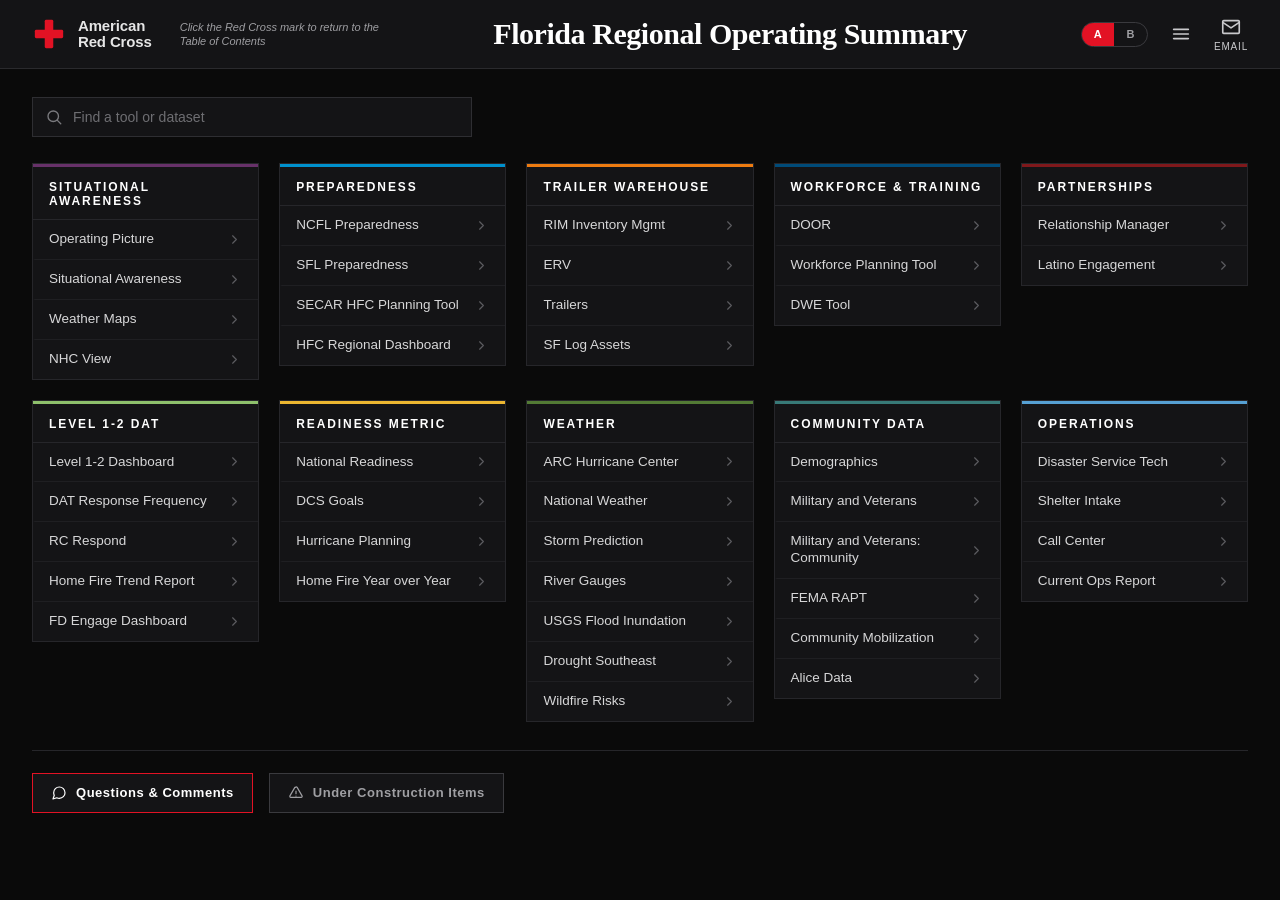
==== a/index.html @ 45b4d12a "Make Menu B the default at /; move Menu A to /a/ - vercel.json rewrite: / -> /b/index.html (B is the" ====
<!DOCTYPE html>
<html lang="en">
<head>
<meta charset="utf-8">
<meta name="viewport" content="width=device-width, initial-scale=1">
<base href="/a/">
<title>Florida Regional Operating Summary</title>
<style>
  :root { color-scheme: dark; }
  * { box-sizing: border-box; }
  html, body { margin: 0; padding: 0; }
  body {
    background: #0A0A0A;
    color: #E6E6E6;
    font-family: Arial, Helvetica, sans-serif;
    padding-bottom: 48px;
    -webkit-font-smoothing: antialiased;
  }

  header {
    display: flex; align-items: center; gap: 28px;
    padding: 16px 32px;
    background: #141416;
    border-bottom: 1px solid #2A2A2D;
  }
  .brand { display: flex; align-items: center; gap: 12px; text-decoration: none; flex: 0 0 auto; }
  .brand span { font-weight: 700; line-height: 1.05; font-size: 15px; color: #E6E6E6; letter-spacing: -0.01em; }
  .return-note { font-size: 11px; color: #9F9FA3; font-style: italic; line-height: 1.3; max-width: 200px; }
  h1 {
    flex: 1; text-align: center; margin: 0;
    font-family: Georgia, 'Times New Roman', serif; font-weight: 700;
    font-size: 30px; letter-spacing: -0.015em; color: #FFFFFF;
  }
  .utils { display: flex; align-items: center; gap: 22px; flex: 0 0 auto; }
  .utils a, .utils button {
    background: none; border: none; padding: 0; cursor: pointer;
    color: #C9C9CC; text-decoration: none;
    display: flex; flex-direction: column; align-items: center; gap: 3px;
  }
  .utils .label { font-size: 10px; letter-spacing: 0.08em; text-transform: uppercase; }

  .vtog { display: inline-flex; align-items: center; border: 1px solid #3A3A3E; border-radius: 999px; overflow: hidden; font-size: 11px; font-weight: 700; letter-spacing: 0.06em; }
  .vtog span, .vtog a { padding: 6px 12px; line-height: 1; text-decoration: none; color: #9F9FA3; display: flex; align-items: center; }
  .vtog .on { background: #E21224; color: #FFFFFF; }
  .vtog a:hover { background: #1C1C20; color: #FFFFFF; }

  main { padding: 28px 32px 0; }

  .search {
    display: flex; align-items: center; gap: 10px;
    max-width: 440px; margin-bottom: 26px; padding: 0 12px;
    border: 1px solid #2E2E32; background: #141416;
  }
  .search input {
    flex: 1; background: none; border: none; outline: none;
    color: #FFFFFF; font-family: inherit; font-size: 14px; padding: 11px 0;
  }
  .search input::placeholder { color: #6E6E72; }
  .search button { background: none; border: none; cursor: pointer; color: #9F9FA3; padding: 6px; display: none; align-items: center; }
  .search button:hover { color: #FFFFFF; }
  .search.has-query button { display: flex; }

  .grid { display: grid; grid-template-columns: repeat(5, 1fr); gap: 20px; align-items: start; }

  .card { background: #141416; border: 1px solid #26262A; }
  .card .accent { height: 3px; }
  .card h2 {
    margin: 0; padding: 13px 16px 11px;
    border-bottom: 1px solid #26262A;
    font-size: 12px; font-weight: 700; letter-spacing: 0.16em;
    text-transform: uppercase; color: #FFFFFF;
  }
  .card nav { display: flex; flex-direction: column; }
  .card a {
    display: flex; align-items: center; justify-content: space-between; gap: 10px;
    padding: 11px 16px 11px 14px; text-decoration: none;
    color: #D7D7D8; font-size: 13.5px; line-height: 1.25;
    border-left: 2px solid transparent; border-bottom: 1px solid #1F1F22;
    transition: background 150ms cubic-bezier(.4,0,.2,1), border-color 150ms cubic-bezier(.4,0,.2,1), color 150ms cubic-bezier(.4,0,.2,1);
  }
  .card a:last-child { border-bottom: none; }
  .card a:hover { background: #1C1C20; border-left-color: #E21224; color: #FFFFFF; }
  .card a .chev { flex: 0 0 auto; stroke: #5C5C60; }
  .card a:hover .chev { stroke: #9A9A9E; }

  .empty { display: none; padding: 44px 16px; text-align: center; color: #9F9FA3; font-size: 14px; }
  .empty.show { display: block; }

  footer {
    display: flex; gap: 16px; margin-top: 28px; padding-top: 22px;
    border-top: 1px solid #26262A;
  }
  footer a {
    display: inline-flex; align-items: center; gap: 9px;
    padding: 11px 18px; text-decoration: none;
    background: #141416; font-size: 13px; font-weight: 700; letter-spacing: 0.04em;
    transition: background 150ms cubic-bezier(.4,0,.2,1), border-color 150ms cubic-bezier(.4,0,.2,1), color 150ms cubic-bezier(.4,0,.2,1);
  }
  .btn-red { border: 1px solid #E21224; color: #FFFFFF; }
  .btn-red:hover { background: #E21224; }
  .btn-muted { border: 1px solid #3A3A3E; color: #9F9FA3; }
  .btn-muted:hover { border-color: #6A6A6E; color: #D7D7D8; }

  @media (max-width: 1200px) { .grid { grid-template-columns: repeat(3, 1fr); } }
  @media (max-width: 760px) {
    header { flex-wrap: wrap; gap: 16px; }
    h1 { order: 3; flex-basis: 100%; font-size: 24px; text-align: left; }
    .return-note { display: none; }
    .grid { grid-template-columns: repeat(2, 1fr); }
    main { padding: 20px 18px 0; }
  }
  @media (max-width: 480px) { .grid { grid-template-columns: 1fr; } }
</style>
</head>
<body>

<!-- ═══════════════════════════════════════════════════════════════════════════
     EDIT YOUR LINKS HERE
     Replace url: "#" with the real destination. Add a tile by adding another
     { label, url } line. Add a category by copying a whole { title, color,
     items: [...] } block. Save, commit, push — Vercel redeploys automatically.

     wrap: true  →  add it to any tile whose destination is an internal ArcGIS
     Experience/Dashboard (e.g. { label, url, wrap: true }). The tile then opens
     inside view.html with a floating "Back to Florida ROS" button. Leave it OFF
     for plain external sites (NWS, Census, NHC) — those just open in a new tab.
     ═══════════════════════════════════════════════════════════════════════════ -->
<script>
const CATEGORIES = [
  { title: "Situational Awareness", color: "#673169", items: [
    { label: "Operating Picture", url: "https://experience.arcgis.com/experience/f0cdcfa1d08d48da97197c51c6e3169d/page/1-Situational-Awareness?views=Operating-Picture-", wrap: true },
    { label: "Situational Awareness", url: "https://experience.arcgis.com/experience/f0cdcfa1d08d48da97197c51c6e3169d/page/1-Situational-Awareness?views=SECAR-SitAware", wrap: true },
    { label: "Weather Maps", url: "https://baynews9.com/fl/tampa/weather/tropical#Tropical_Track_1-WX" },
    { label: "NHC View", url: "https://experience.arcgis.com/experience/f0cdcfa1d08d48da97197c51c6e3169d/page/1-Situational-Awareness?views=National-Hurricane-Center", wrap: true },
  ]},
  { title: "Preparedness", color: "#0091CD", items: [
    { label: "NCFL Preparedness", url: "https://arc-nhq-gis.maps.arcgis.com/apps/dashboards/7dc470549f764b39bf010aff5ea35b78", wrap: true },
    { label: "SFL Preparedness", url: "https://arc-nhq-gis.maps.arcgis.com/apps/dashboards/1d066eeac1384a5daac79c7c7266b5cb", wrap: true },
    { label: "SECAR HFC Planning Tool", url: "https://experience.arcgis.com/experience/f0cdcfa1d08d48da97197c51c6e3169d/page/11-HFC?views=SECAR-HFC", wrap: true },
    { label: "HFC Regional Dashboard", url: "https://arc-nhq-gis.maps.arcgis.com/apps/instant/portfolio/index.html?appid=45abedf650ab408980ef37abf95ab34b", wrap: true },
  ]},
  { title: "Trailer Warehouse", color: "#EE7C11", items: [
    { label: "RIM Inventory Mgmt", url: "https://experience.arcgis.com/experience/f0cdcfa1d08d48da97197c51c6e3169d/page/3-Trailer-Warehouse-Locations-?views=Regional-Inventory-Mgmt", wrap: true },
    { label: "ERV", url: "https://experience.arcgis.com/experience/f0cdcfa1d08d48da97197c51c6e3169d/page/3-Trailer-Warehouse-Locations-?views=Emergency-Response-Vehicles", wrap: true },
    { label: "Trailers", url: "https://experience.arcgis.com/experience/f0cdcfa1d08d48da97197c51c6e3169d/page/3-Trailer-Warehouse-Locations-?views=Trailers", wrap: true },
    { label: "SF Log Assets", url: "https://arc-nhq-gis.maps.arcgis.com/apps/mapviewer/index.html?webmap=a2be8016ee6546d19fbe61665b2aaaf5", wrap: true },
  ]},
  { title: "Workforce & Training", color: "#004B79", items: [
    { label: "DOOR", url: "https://experience.arcgis.com/experience/f0cdcfa1d08d48da97197c51c6e3169d/page/4-Workforce-%26-Training-?views=Door", wrap: true },
    { label: "Workforce Planning Tool", url: "https://orglerws.redcross.org/PowerBI/Home/Report/25d4d299-c51d-444c-a59c-67340d504f0f/41c65267372a5cea490d?experience=power-bi" },
    { label: "DWE Tool", url: "https://orglerws.redcross.org/PowerBI/Home/Report/25d4d299-c51d-444c-a59c-67340d504f0f/41c65267372a5cea490d?experience=power-bi" },
  ]},
  { title: "Partnerships", color: "#7F181B", items: [
    { label: "Relationship Manager", url: "https://orglerws.redcross.org/PowerBI/Home/Report/25d4d299-c51d-444c-a59c-67340d504f0f/41c65267372a5cea490d?experience=power-bi" },
    { label: "Latino Engagement", url: "https://storymaps.arcgis.com/stories/4a4bbb96dc2340cf967c40b65ad47271", wrap: true },
  ]},
  { title: "Level 1-2 DAT", color: "#8EC06C", items: [
    { label: "Level 1-2 Dashboard", url: "https://experience.arcgis.com/experience/f0cdcfa1d08d48da97197c51c6e3169d/page/6-Level-1-2-Response-DAT-?views=Level-1-2-FL-Response-Demographics", wrap: true },
    { label: "DAT Response Frequency", url: "https://experience.arcgis.com/experience/f0cdcfa1d08d48da97197c51c6e3169d/page/6-Level-1-2-Response-DAT-?views=DAT-Response-Frequency", wrap: true },
    { label: "RC Respond", url: "https://experience.arcgis.com/experience/f0cdcfa1d08d48da97197c51c6e3169d/page/6-Level-1-2-Response-DAT-?views=RC-Respond-", wrap: true },
    { label: "Home Fire Trend Report", url: "https://experience.arcgis.com/experience/f0cdcfa1d08d48da97197c51c6e3169d/page/6-Level-1-2-Response-DAT-?views=Home-Fire-Trend-Report", wrap: true },
    { label: "FD Engage Dashboard", url: "https://experience.arcgis.com/experience/f0cdcfa1d08d48da97197c51c6e3169d/page/6-Level-1-2-Response-DAT-?views=FD-Engage-Dashboard", wrap: true },
  ]},
  { title: "Readiness Metric", color: "#ECB731", items: [
    { label: "National Readiness", url: "https://experience.arcgis.com/experience/f0cdcfa1d08d48da97197c51c6e3169d/page/7-Readiness-%26-Metrics-?views=National-Readiness--", wrap: true },
    { label: "DCS Goals", url: "https://experience.arcgis.com/experience/f0cdcfa1d08d48da97197c51c6e3169d/page/7-Readiness-%26-Metrics-?views=FY-Metric-Report--", wrap: true },
    { label: "Hurricane Planning", url: "https://arc-nhq-gis.maps.arcgis.com/apps/dashboards/980f89b6662a42febee6a269f5b216d9", wrap: true },
    { label: "Home Fire Year over Year", url: "https://arc-nhq-gis.maps.arcgis.com/apps/dashboards/40b2a58e689a44dcabfcd8097de918bf", wrap: true },
  ]},
  { title: "Weather", color: "#537B35", items: [
    { label: "ARC Hurricane Center", url: "https://experience.arcgis.com/experience/f0cdcfa1d08d48da97197c51c6e3169d/page/8-Weather-?views=Hurricane-Center-", wrap: true },
    { label: "National Weather", url: "https://experience.arcgis.com/experience/f0cdcfa1d08d48da97197c51c6e3169d/page/8-Weather-?views=National-Weather-", wrap: true },
    { label: "Storm Prediction", url: "https://experience.arcgis.com/experience/f0cdcfa1d08d48da97197c51c6e3169d/page/8-Weather-", wrap: true },
    { label: "River Gauges", url: "https://experience.arcgis.com/experience/f0cdcfa1d08d48da97197c51c6e3169d/page/8-Weather-?views=River-Gauges-", wrap: true },
    { label: "USGS Flood Inundation", url: "https://experience.arcgis.com/experience/f0cdcfa1d08d48da97197c51c6e3169d/page/8-Weather-?views=USGS-Flood-Inundation", wrap: true },
    { label: "Drought Southeast", url: "https://droughtmonitor.unl.edu/CurrentMap/StateDroughtMonitor.aspx?Southeast" },
    { label: "Wildfire Risks", url: "https://fsapps.nwcg.gov/psp/npsg/forecast#/outlooks?state=map" },
  ]},
  { title: "Community Data", color: "#387A78", items: [
    { label: "Demographics", url: "https://experience.arcgis.com/experience/f0cdcfa1d08d48da97197c51c6e3169d/page/9-Community-Data-Analysis-?views=Demographics-", wrap: true },
    { label: "Military and Veterans", url: "https://experience.arcgis.com/experience/f0cdcfa1d08d48da97197c51c6e3169d/page/9-Community-Data-Analysis-?views=Military-and-Veterans", wrap: true },
    { label: "Military and Veterans: Community", url: "https://urbanobservatory.maps.arcgis.com/apps/instant/portfolio/index.html?appid=3a6a9e972eda48adae229efd37095fa7", wrap: true },
    { label: "FEMA RAPT", url: "https://experience.arcgis.com/experience/f0cdcfa1d08d48da97197c51c6e3169d/page/9-Community-Data-Analysis-?views=FEMA-County-SVI-Beta", wrap: true },
    { label: "Community Mobilization", url: "https://experience.arcgis.com/experience/debd3e189b0d4cdd800c9847dd6695fe", wrap: true },
    { label: "Alice Data", url: "https://experience.arcgis.com/experience/206fc62fdbde48f186e1eb406b21f31a", wrap: true },
  ]},
  { title: "Operations", color: "#56A0D3", items: [
    { label: "Disaster Service Tech", url: "https://experience.arcgis.com/experience/f0cdcfa1d08d48da97197c51c6e3169d/page/10-Operations-?views=Disaster-Service-Tech-", wrap: true },
    { label: "Shelter Intake", url: "https://experience.arcgis.com/experience/f0cdcfa1d08d48da97197c51c6e3169d/page/10-Operations-?views=Shelter-Intake-", wrap: true },
    { label: "Call Center", url: "https://experience.arcgis.com/experience/f0cdcfa1d08d48da97197c51c6e3169d/page/10-Operations-?views=Call-Center-", wrap: true },
    { label: "Current Ops Report", url: "https://experience.arcgis.com/experience/f0cdcfa1d08d48da97197c51c6e3169d/page/10-Operations-?views=Current-OPS-", wrap: true },
  ]},
];

// Where the "Return to Table of Contents" Red Cross mark links, and the Email address.
const TOC_URL = "#";
const EMAIL_TO = "FloridaSads@RedCross.org";
</script>

<header>
  <a class="brand" id="brand" href="#" title="Return to Table of Contents">
    <svg viewBox="0 0 24 24" width="34" height="34" aria-label="American Red Cross">
      <rect x="9" y="2" width="6" height="20" rx="1" fill="#E21224"></rect>
      <rect x="2" y="9" width="20" height="6" rx="1" fill="#E21224"></rect>
    </svg>
    <span>American<br>Red Cross</span>
  </a>
  <span class="return-note">Click the Red Cross mark to return to the Table of Contents</span>
  <h1>Florida Regional Operating Summary</h1>
  <div class="utils">
    <div class="vtog" role="group" aria-label="Menu design" title="Switch menu design">
      <span class="on">A</span>
      <a href="/">B</a>
    </div>
    <button title="Menu" aria-label="Menu">
      <svg viewBox="0 0 24 24" width="22" height="22" fill="none" stroke="currentColor" stroke-width="1.8" stroke-linecap="round"><line x1="4" y1="7" x2="20" y2="7"></line><line x1="4" y1="12" x2="20" y2="12"></line><line x1="4" y1="17" x2="20" y2="17"></line></svg>
    </button>
    <a id="email" href="#" title="Email">
      <svg viewBox="0 0 24 24" width="22" height="22" fill="none" stroke="currentColor" stroke-width="1.8" stroke-linecap="round" stroke-linejoin="round"><rect x="3" y="5" width="18" height="14" rx="1"></rect><path d="M3 7l9 6 9-6"></path></svg>
      <span class="label">Email</span>
    </a>
  </div>
</header>

<main>
  <div class="search" id="search">
    <svg viewBox="0 0 24 24" width="18" height="18" fill="none" stroke="#7A7A7E" stroke-width="1.8" stroke-linecap="round" stroke-linejoin="round" style="flex:0 0 auto;"><circle cx="11" cy="11" r="7"></circle><line x1="21" y1="21" x2="16.5" y2="16.5"></line></svg>
    <input type="text" id="q" placeholder="Find a tool or dataset" autocomplete="off">
    <button id="clear" title="Clear" aria-label="Clear search">
      <svg viewBox="0 0 24 24" width="16" height="16" fill="none" stroke="currentColor" stroke-width="1.8" stroke-linecap="round"><line x1="6" y1="6" x2="18" y2="18"></line><line x1="18" y1="6" x2="6" y2="18"></line></svg>
    </button>
  </div>

  <div class="grid" id="grid"></div>
  <div class="empty" id="empty">No tools or datasets match your search.</div>

  <footer>
    <a class="btn-red" href="view?u=https%3A%2F%2Fexperience.arcgis.com%2Fexperience%2Ff0cdcfa1d08d48da97197c51c6e3169d%2Fpage%2FContact-Us&t=Questions%20%26%20Comments" target="_blank" rel="noopener noreferrer">
      <svg viewBox="0 0 24 24" width="16" height="16" fill="none" stroke="currentColor" stroke-width="1.8" stroke-linecap="round" stroke-linejoin="round"><path d="M21 11.5a8.38 8.38 0 0 1-8.5 8.5 8.38 8.38 0 0 1-3.8-.9L3 21l1.9-5.7A8.38 8.38 0 0 1 4 11.5 8.5 8.5 0 1 1 21 11.5z"></path></svg>
      Questions &amp; Comments
    </a>
    <a class="btn-muted" href="view?u=https%3A%2F%2Fexperience.arcgis.com%2Fexperience%2Ff0cdcfa1d08d48da97197c51c6e3169d%2Fpage%2FContact-Us&t=Under%20Construction%20Items" target="_blank" rel="noopener noreferrer">
      <svg viewBox="0 0 24 24" width="16" height="16" fill="none" stroke="currentColor" stroke-width="1.8" stroke-linecap="round" stroke-linejoin="round"><path d="M10.3 3.5l-7.4 12.8A1.5 1.5 0 0 0 4.2 18.5h15.6a1.5 1.5 0 0 0 1.3-2.2L13.7 3.5a1.5 1.5 0 0 0-2.6 0z"></path><line x1="12" y1="9" x2="12" y2="13"></line><line x1="12" y1="16.5" x2="12" y2="16.6"></line></svg>
      Under Construction Items
    </a>
  </footer>
</main>

<script>
  // Wire the header links from config
  document.getElementById("brand").href = TOC_URL;
  const emailEl = document.getElementById("email");
  emailEl.href = EMAIL_TO ? "mailto:" + EMAIL_TO : "#";

  const CHEV = '<svg class="chev" viewBox="0 0 24 24" width="15" height="15" fill="none" stroke-width="1.8" stroke-linecap="round" stroke-linejoin="round"><path d="M9 6l6 6-6 6"></path></svg>';
  const grid = document.getElementById("grid");
  const emptyEl = document.getElementById("empty");
  const input = document.getElementById("q");
  const searchWrap = document.getElementById("search");

  function esc(s) { return s.replace(/&/g, "&amp;").replace(/</g, "&lt;").replace(/>/g, "&gt;").replace(/"/g, "&quot;"); }

  function render(query) {
    const q = (query || "").trim().toLowerCase();
    grid.innerHTML = "";
    let shown = 0;

    CATEGORIES.forEach(function (cat) {
      const titleHit = cat.title.toLowerCase().includes(q);
      const items = (!q || titleHit) ? cat.items : cat.items.filter(function (i) {
        return i.label.toLowerCase().includes(q);
      });
      if (items.length === 0) return;
      shown++;

      const rows = items.map(function (i) {
        // wrap:true → route through view.html so the destination gets our own
        // "Back to Florida ROS" button (its native Home button still points elsewhere).
        const href = i.wrap
          ? 'view?u=' + encodeURIComponent(i.url) + '&t=' + encodeURIComponent(i.label)
          : i.url;
        return '<a href="' + esc(href) + '" target="_blank" rel="noopener noreferrer">' +
               '<span>' + esc(i.label) + '</span>' + CHEV + '</a>';
      }).join("");

      const card = document.createElement("section");
      card.className = "card";
      card.innerHTML =
        '<div class="accent" style="background:' + cat.color + '"></div>' +
        '<h2>' + esc(cat.title) + '</h2>' +
        '<nav>' + rows + '</nav>';
      grid.appendChild(card);
    });

    emptyEl.classList.toggle("show", shown === 0);
  }

  input.addEventListener("input", function (e) {
    searchWrap.classList.toggle("has-query", e.target.value.length > 0);
    render(e.target.value);
  });
  document.getElementById("clear").addEventListener("click", function () {
    input.value = "";
    searchWrap.classList.remove("has-query");
    render("");
    input.focus();
  });

  render("");
</script>

</body>
</html>
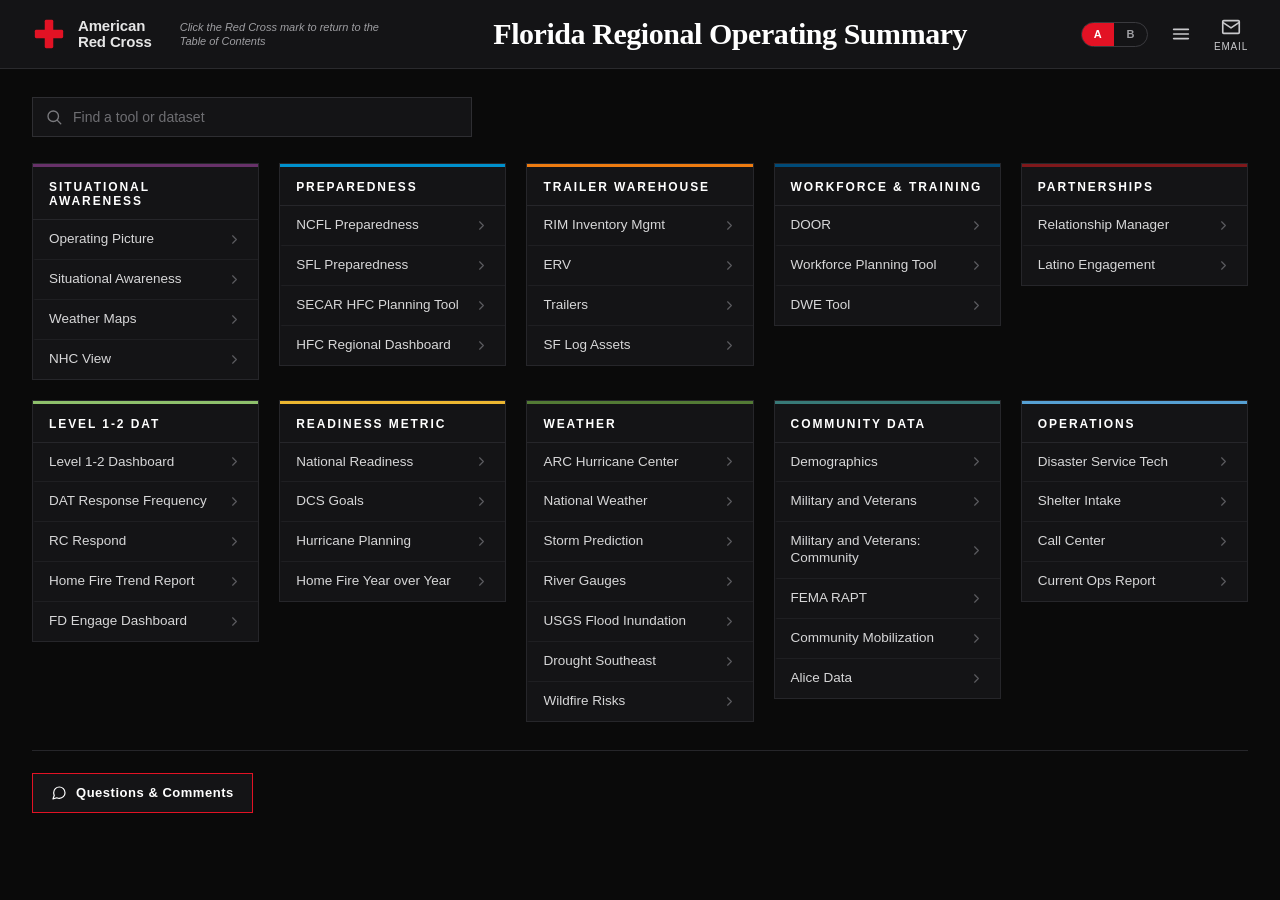
==== commit 5e30983c: "Remove Under Construction Items from both menus (per Jeff)" ====
--- a/a/index.html
+++ b/a/index.html
@@ -128,25 +128,25 @@
 <script>
 const CATEGORIES = [
   { title: "Situational Awareness", color: "#673169", items: [
-    { label: "Operating Picture", url: "https://experience.arcgis.com/experience/f0cdcfa1d08d48da97197c51c6e3169d/page/1-Situational-Awareness?views=Operating-Picture-", wrap: true },
-    { label: "Situational Awareness", url: "https://experience.arcgis.com/experience/f0cdcfa1d08d48da97197c51c6e3169d/page/1-Situational-Awareness?views=SECAR-SitAware", wrap: true },
+    { label: "Operating Picture", url: "/p/operating-picture" },
+    { label: "Situational Awareness", url: "https://experience.arcgis.com/experience/1057b83e298b42bf88c9d1f82619d026", wrap: true },
     { label: "Weather Maps", url: "https://baynews9.com/fl/tampa/weather/tropical#Tropical_Track_1-WX" },
-    { label: "NHC View", url: "https://experience.arcgis.com/experience/f0cdcfa1d08d48da97197c51c6e3169d/page/1-Situational-Awareness?views=National-Hurricane-Center", wrap: true },
+    { label: "NHC View", url: "https://www.nhc.noaa.gov/gtwo.php" },
   ]},
   { title: "Preparedness", color: "#0091CD", items: [
     { label: "NCFL Preparedness", url: "https://arc-nhq-gis.maps.arcgis.com/apps/dashboards/7dc470549f764b39bf010aff5ea35b78", wrap: true },
     { label: "SFL Preparedness", url: "https://arc-nhq-gis.maps.arcgis.com/apps/dashboards/1d066eeac1384a5daac79c7c7266b5cb", wrap: true },
-    { label: "SECAR HFC Planning Tool", url: "https://experience.arcgis.com/experience/f0cdcfa1d08d48da97197c51c6e3169d/page/11-HFC?views=SECAR-HFC", wrap: true },
+    { label: "SECAR HFC Planning Tool", url: "https://experience.arcgis.com/experience/528f0a32641241cd89697c6298dfb445", wrap: true },
     { label: "HFC Regional Dashboard", url: "https://arc-nhq-gis.maps.arcgis.com/apps/instant/portfolio/index.html?appid=45abedf650ab408980ef37abf95ab34b", wrap: true },
   ]},
   { title: "Trailer Warehouse", color: "#EE7C11", items: [
-    { label: "RIM Inventory Mgmt", url: "https://experience.arcgis.com/experience/f0cdcfa1d08d48da97197c51c6e3169d/page/3-Trailer-Warehouse-Locations-?views=Regional-Inventory-Mgmt", wrap: true },
-    { label: "ERV", url: "https://experience.arcgis.com/experience/f0cdcfa1d08d48da97197c51c6e3169d/page/3-Trailer-Warehouse-Locations-?views=Emergency-Response-Vehicles", wrap: true },
-    { label: "Trailers", url: "https://experience.arcgis.com/experience/f0cdcfa1d08d48da97197c51c6e3169d/page/3-Trailer-Warehouse-Locations-?views=Trailers", wrap: true },
+    { label: "RIM Inventory Mgmt", url: "https://arc-nhq-gis.maps.arcgis.com/apps/MapSeries/index.html?appid=ad03bf5fd906427a84ab39c401ef63d5", wrap: true },
+    { label: "ERV", url: "https://arc-nhq-gis.maps.arcgis.com/apps/dashboards/b70a992090c841d2be494e2dfd847646", wrap: true },
+    { label: "Trailers", url: "https://arc-nhq-gis.maps.arcgis.com/apps/dashboards/4cda594568144ba3ba5837afe3777646", wrap: true },
     { label: "SF Log Assets", url: "https://arc-nhq-gis.maps.arcgis.com/apps/mapviewer/index.html?webmap=a2be8016ee6546d19fbe61665b2aaaf5", wrap: true },
   ]},
   { title: "Workforce & Training", color: "#004B79", items: [
-    { label: "DOOR", url: "https://experience.arcgis.com/experience/f0cdcfa1d08d48da97197c51c6e3169d/page/4-Workforce-%26-Training-?views=Door", wrap: true },
+    { label: "DOOR", url: "https://arc-nhq-gis.maps.arcgis.com/apps/dashboards/f25117c3cd2149ca9634801803ed5393", wrap: true },
     { label: "Workforce Planning Tool", url: "https://orglerws.redcross.org/PowerBI/Home/Report/25d4d299-c51d-444c-a59c-67340d504f0f/41c65267372a5cea490d?experience=power-bi" },
     { label: "DWE Tool", url: "https://orglerws.redcross.org/PowerBI/Home/Report/25d4d299-c51d-444c-a59c-67340d504f0f/41c65267372a5cea490d?experience=power-bi" },
   ]},
@@ -155,40 +155,40 @@
     { label: "Latino Engagement", url: "https://storymaps.arcgis.com/stories/4a4bbb96dc2340cf967c40b65ad47271", wrap: true },
   ]},
   { title: "Level 1-2 DAT", color: "#8EC06C", items: [
-    { label: "Level 1-2 Dashboard", url: "https://experience.arcgis.com/experience/f0cdcfa1d08d48da97197c51c6e3169d/page/6-Level-1-2-Response-DAT-?views=Level-1-2-FL-Response-Demographics", wrap: true },
-    { label: "DAT Response Frequency", url: "https://experience.arcgis.com/experience/f0cdcfa1d08d48da97197c51c6e3169d/page/6-Level-1-2-Response-DAT-?views=DAT-Response-Frequency", wrap: true },
-    { label: "RC Respond", url: "https://experience.arcgis.com/experience/f0cdcfa1d08d48da97197c51c6e3169d/page/6-Level-1-2-Response-DAT-?views=RC-Respond-", wrap: true },
-    { label: "Home Fire Trend Report", url: "https://experience.arcgis.com/experience/f0cdcfa1d08d48da97197c51c6e3169d/page/6-Level-1-2-Response-DAT-?views=Home-Fire-Trend-Report", wrap: true },
-    { label: "FD Engage Dashboard", url: "https://experience.arcgis.com/experience/f0cdcfa1d08d48da97197c51c6e3169d/page/6-Level-1-2-Response-DAT-?views=FD-Engage-Dashboard", wrap: true },
+    { label: "Level 1-2 Dashboard", url: "https://arc-nhq-gis.maps.arcgis.com/apps/dashboards/f864ddb106b6403589f05164b78ba1b7", wrap: true },
+    { label: "DAT Response Frequency", url: "https://arc-nhq-gis.maps.arcgis.com/apps/dashboards/e56c88326af64597a04bb499580e9b23#", wrap: true },
+    { label: "RC Respond", url: "https://app.powerbi.com/groups/me/apps/d124db30-6df4-45ec-b61d-fd03757efbab/reports/b225fb1a-cca1-4c24-8cba-92f0aeda82a1/bed75de7568c9a8a7024?ctid=dd5b5d42-c0d3-4ad2-b5f1-60edb3af2771&experience=power-bi" },
+    { label: "Home Fire Trend Report", url: "https://arc-nhq-gis.maps.arcgis.com/apps/dashboards/b279958c2f0141ee880c41550756bb6a#", wrap: true },
+    { label: "FD Engage Dashboard", url: "https://arc-nhq-gis.maps.arcgis.com/apps/dashboards/8c6edb390bb449018ea27a810a6ed80a", wrap: true },
   ]},
   { title: "Readiness Metric", color: "#ECB731", items: [
-    { label: "National Readiness", url: "https://experience.arcgis.com/experience/f0cdcfa1d08d48da97197c51c6e3169d/page/7-Readiness-%26-Metrics-?views=National-Readiness--", wrap: true },
+    { label: "National Readiness", url: "https://arc-nhq-gis.maps.arcgis.com/apps/dashboards/ccc84af4f5374f46b0734a394fd181f1", wrap: true },
     { label: "DCS Goals", url: "https://experience.arcgis.com/experience/f0cdcfa1d08d48da97197c51c6e3169d/page/7-Readiness-%26-Metrics-?views=FY-Metric-Report--", wrap: true },
     { label: "Hurricane Planning", url: "https://arc-nhq-gis.maps.arcgis.com/apps/dashboards/980f89b6662a42febee6a269f5b216d9", wrap: true },
     { label: "Home Fire Year over Year", url: "https://arc-nhq-gis.maps.arcgis.com/apps/dashboards/40b2a58e689a44dcabfcd8097de918bf", wrap: true },
   ]},
   { title: "Weather", color: "#537B35", items: [
-    { label: "ARC Hurricane Center", url: "https://experience.arcgis.com/experience/f0cdcfa1d08d48da97197c51c6e3169d/page/8-Weather-?views=Hurricane-Center-", wrap: true },
-    { label: "National Weather", url: "https://experience.arcgis.com/experience/f0cdcfa1d08d48da97197c51c6e3169d/page/8-Weather-?views=National-Weather-", wrap: true },
-    { label: "Storm Prediction", url: "https://experience.arcgis.com/experience/f0cdcfa1d08d48da97197c51c6e3169d/page/8-Weather-", wrap: true },
-    { label: "River Gauges", url: "https://experience.arcgis.com/experience/f0cdcfa1d08d48da97197c51c6e3169d/page/8-Weather-?views=River-Gauges-", wrap: true },
-    { label: "USGS Flood Inundation", url: "https://experience.arcgis.com/experience/f0cdcfa1d08d48da97197c51c6e3169d/page/8-Weather-?views=USGS-Flood-Inundation", wrap: true },
+    { label: "ARC Hurricane Center", url: "https://www.nhc.noaa.gov" },
+    { label: "National Weather", url: "https://mobile.weather.gov" },
+    { label: "Storm Prediction", url: "https://www.spc.noaa.gov/exper/href/?model=href&amp;product=sbcape_mmm_series&amp;sector=conus" },
+    { label: "River Gauges", url: "https://water.noaa.gov/#@=-96.401081,38.1465724,3.9822739&amp;b=topographic&amp;g=obsFcst,1!1!1!1!1!1!1!1!1!1!1!1!1!1!1!0!0!0!0!0,0.5,1!1!1!1!0,0,0&amp;ab=0,0,#D94B4A,1,1,1,#cccccc,1,0,0,#B243B1,1,0,0,#98E09A,1&amp;a=hydrologic,0.35&amp;s=0,0,0.9,0.9&amp;n=false,#72afe9,0.9,0,0.9,0,0.9&amp;p=false,0.75,0,7,0,1,2024,4,30,0&amp;d=0,0,1,1,1,1,1,1,#006EFF,1,#006EFF,1,#006EFF&amp;q=" },
+    { label: "USGS Flood Inundation", url: "https://fim.wim.usgs.gov/fim" },
     { label: "Drought Southeast", url: "https://droughtmonitor.unl.edu/CurrentMap/StateDroughtMonitor.aspx?Southeast" },
     { label: "Wildfire Risks", url: "https://fsapps.nwcg.gov/psp/npsg/forecast#/outlooks?state=map" },
   ]},
   { title: "Community Data", color: "#387A78", items: [
-    { label: "Demographics", url: "https://experience.arcgis.com/experience/f0cdcfa1d08d48da97197c51c6e3169d/page/9-Community-Data-Analysis-?views=Demographics-", wrap: true },
-    { label: "Military and Veterans", url: "https://experience.arcgis.com/experience/f0cdcfa1d08d48da97197c51c6e3169d/page/9-Community-Data-Analysis-?views=Military-and-Veterans", wrap: true },
+    { label: "Demographics", url: "https://experience.arcgis.com/experience/13a111e06ad242fba0fb62f25199c7dd/page/Page-1", wrap: true },
+    { label: "Military and Veterans", url: "https://experience.arcgis.com/experience/67d27285436b42608919c323c22f54f8", wrap: true },
     { label: "Military and Veterans: Community", url: "https://urbanobservatory.maps.arcgis.com/apps/instant/portfolio/index.html?appid=3a6a9e972eda48adae229efd37095fa7", wrap: true },
-    { label: "FEMA RAPT", url: "https://experience.arcgis.com/experience/f0cdcfa1d08d48da97197c51c6e3169d/page/9-Community-Data-Analysis-?views=FEMA-County-SVI-Beta", wrap: true },
+    { label: "FEMA RAPT", url: "https://experience.arcgis.com/experience/0a317e8998534c30a9b2d3861c814d42/page/County-Overview/?views=Analysis-Tools", wrap: true },
     { label: "Community Mobilization", url: "https://experience.arcgis.com/experience/debd3e189b0d4cdd800c9847dd6695fe", wrap: true },
     { label: "Alice Data", url: "https://experience.arcgis.com/experience/206fc62fdbde48f186e1eb406b21f31a", wrap: true },
   ]},
   { title: "Operations", color: "#56A0D3", items: [
-    { label: "Disaster Service Tech", url: "https://experience.arcgis.com/experience/f0cdcfa1d08d48da97197c51c6e3169d/page/10-Operations-?views=Disaster-Service-Tech-", wrap: true },
-    { label: "Shelter Intake", url: "https://experience.arcgis.com/experience/f0cdcfa1d08d48da97197c51c6e3169d/page/10-Operations-?views=Shelter-Intake-", wrap: true },
-    { label: "Call Center", url: "https://experience.arcgis.com/experience/f0cdcfa1d08d48da97197c51c6e3169d/page/10-Operations-?views=Call-Center-", wrap: true },
-    { label: "Current Ops Report", url: "https://experience.arcgis.com/experience/f0cdcfa1d08d48da97197c51c6e3169d/page/10-Operations-?views=Current-OPS-", wrap: true },
+    { label: "Disaster Service Tech", url: "https://arc-nhq-gis.maps.arcgis.com/apps/dashboards/b1cd7d0b382c4fa3bacea57448102200", wrap: true },
+    { label: "Shelter Intake", url: "https://arc-nhq-gis.maps.arcgis.com/apps/dashboards/651c6d08e4874210ade0af696ba82f07", wrap: true },
+    { label: "Call Center", url: "https://arc-nhq-gis.maps.arcgis.com/apps/dashboards/2f1ada885a8245d2a8500a5970e44bd3", wrap: true },
+    { label: "Current Ops Report", url: "https://arc-nhq-gis.maps.arcgis.com/apps/dashboards/84b1d8a1ff6b4f7c892b2f8da31b3657", wrap: true },
   ]},
 ];
 
@@ -239,10 +239,6 @@
       <svg viewBox="0 0 24 24" width="16" height="16" fill="none" stroke="currentColor" stroke-width="1.8" stroke-linecap="round" stroke-linejoin="round"><path d="M21 11.5a8.38 8.38 0 0 1-8.5 8.5 8.38 8.38 0 0 1-3.8-.9L3 21l1.9-5.7A8.38 8.38 0 0 1 4 11.5 8.5 8.5 0 1 1 21 11.5z"></path></svg>
       Questions &amp; Comments
     </a>
-    <a class="btn-muted" href="view?u=https%3A%2F%2Fexperience.arcgis.com%2Fexperience%2Ff0cdcfa1d08d48da97197c51c6e3169d%2Fpage%2FContact-Us&t=Under%20Construction%20Items" target="_blank" rel="noopener noreferrer">
-      <svg viewBox="0 0 24 24" width="16" height="16" fill="none" stroke="currentColor" stroke-width="1.8" stroke-linecap="round" stroke-linejoin="round"><path d="M10.3 3.5l-7.4 12.8A1.5 1.5 0 0 0 4.2 18.5h15.6a1.5 1.5 0 0 0 1.3-2.2L13.7 3.5a1.5 1.5 0 0 0-2.6 0z"></path><line x1="12" y1="9" x2="12" y2="13"></line><line x1="12" y1="16.5" x2="12" y2="16.6"></line></svg>
-      Under Construction Items
-    </a>
   </footer>
 </main>
 
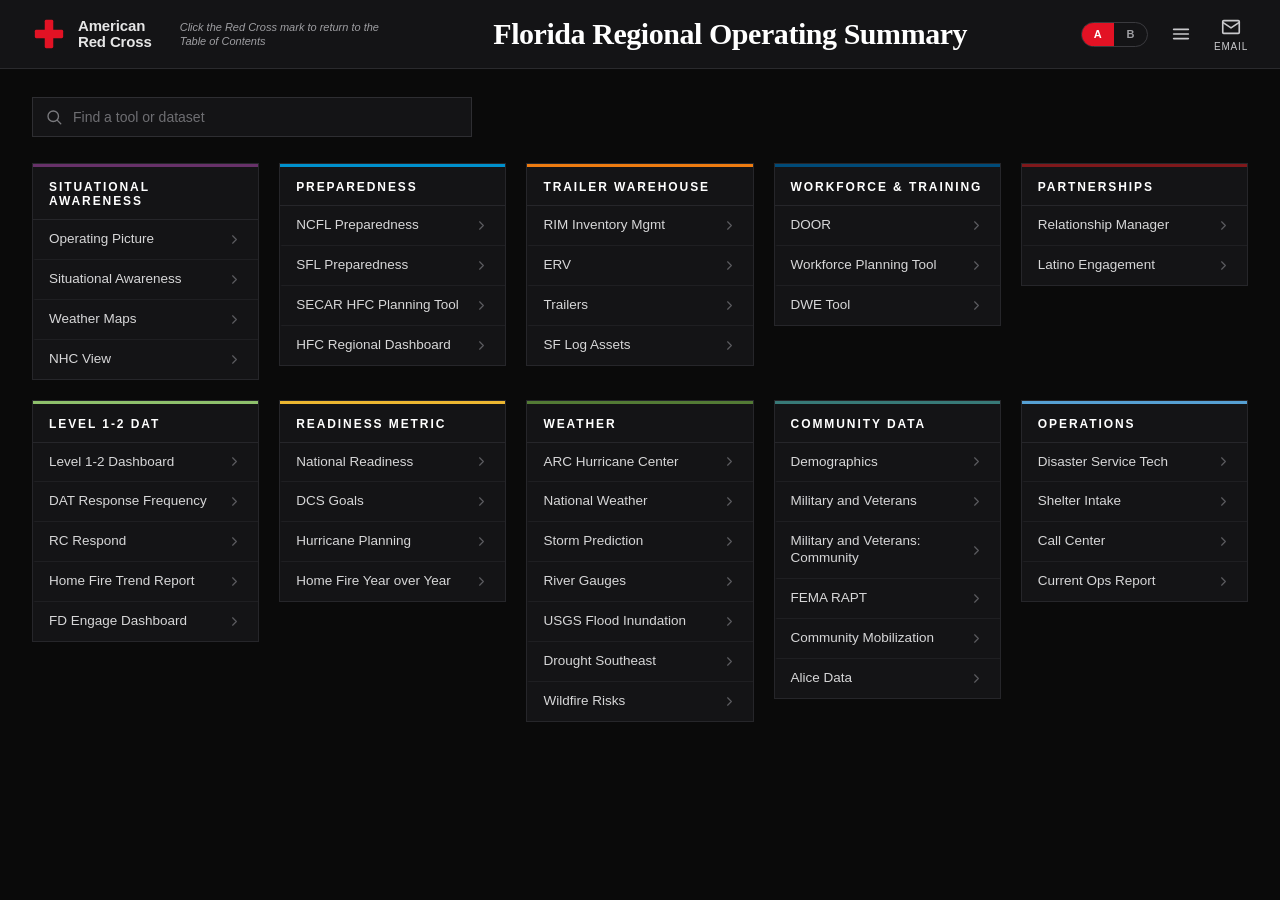
==== commit 18fc6e2d: "Remove Questions & Comments + empty footer (per Jeff)" ====
--- a/a/index.html
+++ b/a/index.html
@@ -233,13 +233,6 @@
 
   <div class="grid" id="grid"></div>
   <div class="empty" id="empty">No tools or datasets match your search.</div>
-
-  <footer>
-    <a class="btn-red" href="view?u=https%3A%2F%2Fexperience.arcgis.com%2Fexperience%2Ff0cdcfa1d08d48da97197c51c6e3169d%2Fpage%2FContact-Us&t=Questions%20%26%20Comments" target="_blank" rel="noopener noreferrer">
-      <svg viewBox="0 0 24 24" width="16" height="16" fill="none" stroke="currentColor" stroke-width="1.8" stroke-linecap="round" stroke-linejoin="round"><path d="M21 11.5a8.38 8.38 0 0 1-8.5 8.5 8.38 8.38 0 0 1-3.8-.9L3 21l1.9-5.7A8.38 8.38 0 0 1 4 11.5 8.5 8.5 0 1 1 21 11.5z"></path></svg>
-      Questions &amp; Comments
-    </a>
-  </footer>
 </main>
 
 <script>
